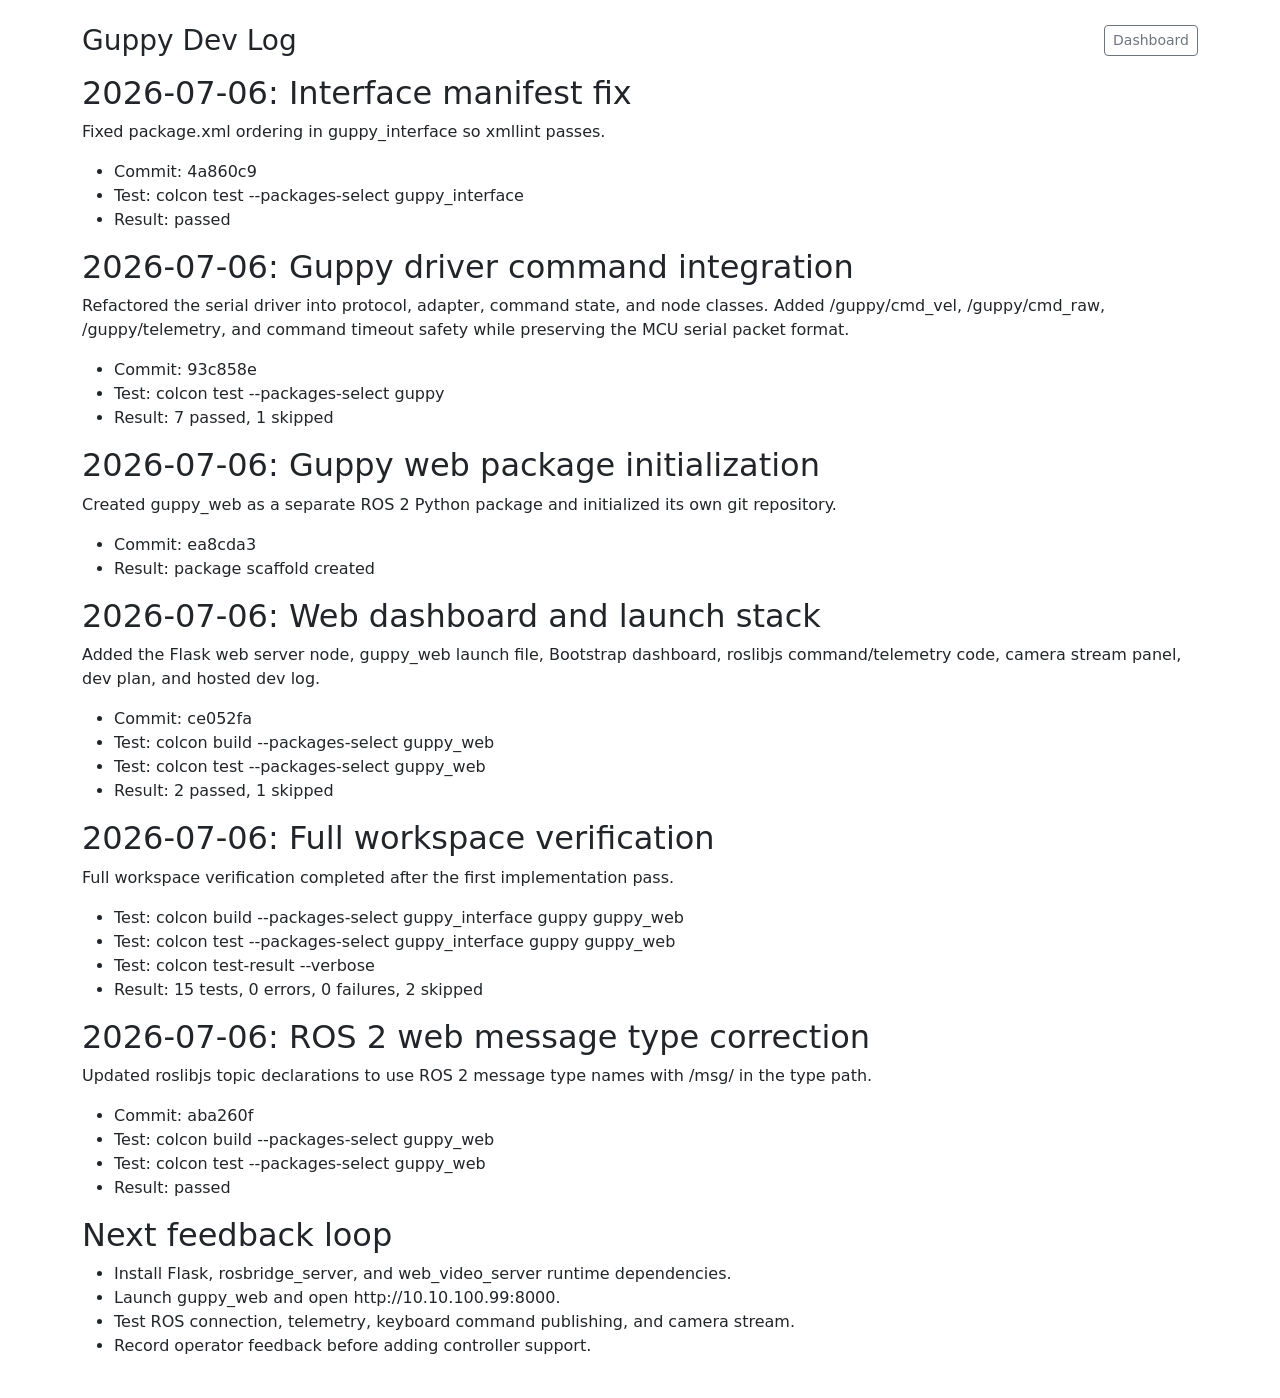
==== web/dev-log.html @ 57745cd8 "Record web client message type fix" ====
<!doctype html>
<html lang="en">
<head>
  <meta charset="utf-8">
  <meta name="viewport" content="width=device-width, initial-scale=1">
  <title>Guppy Dev Log</title>
  <link href="https://cdn.jsdelivr.net/npm/bootstrap@5.3.3/dist/css/bootstrap.min.css" rel="stylesheet">
  <link href="/css/app.css" rel="stylesheet">
</head>
<body>
  <main class="container py-4">
    <div class="d-flex justify-content-between align-items-center mb-3">
      <h1 class="h3 mb-0">Guppy Dev Log</h1>
      <a class="btn btn-outline-secondary btn-sm" href="/">Dashboard</a>
    </div>

    <section class="panel mb-3">
      <h2>2026-07-06: Interface manifest fix</h2>
      <p>
        Fixed package.xml ordering in guppy_interface so xmllint passes.
      </p>
      <ul>
        <li>Commit: 4a860c9</li>
        <li>Test: colcon test --packages-select guppy_interface</li>
        <li>Result: passed</li>
      </ul>
    </section>

    <section class="panel mb-3">
      <h2>2026-07-06: Guppy driver command integration</h2>
      <p>
        Refactored the serial driver into protocol, adapter, command state,
        and node classes. Added /guppy/cmd_vel, /guppy/cmd_raw, /guppy/telemetry,
        and command timeout safety while preserving the MCU serial packet format.
      </p>
      <ul>
        <li>Commit: 93c858e</li>
        <li>Test: colcon test --packages-select guppy</li>
        <li>Result: 7 passed, 1 skipped</li>
      </ul>
    </section>

    <section class="panel mb-3">
      <h2>2026-07-06: Guppy web package initialization</h2>
      <p>
        Created guppy_web as a separate ROS 2 Python package and initialized
        its own git repository.
      </p>
      <ul>
        <li>Commit: ea8cda3</li>
        <li>Result: package scaffold created</li>
      </ul>
    </section>

    <section class="panel mb-3">
      <h2>2026-07-06: Web dashboard and launch stack</h2>
      <p>
        Added the Flask web server node, guppy_web launch file, Bootstrap
        dashboard, roslibjs command/telemetry code, camera stream panel,
        dev plan, and hosted dev log.
      </p>
      <ul>
        <li>Commit: ce052fa</li>
        <li>Test: colcon build --packages-select guppy_web</li>
        <li>Test: colcon test --packages-select guppy_web</li>
        <li>Result: 2 passed, 1 skipped</li>
      </ul>
    </section>

    <section class="panel mb-3">
      <h2>2026-07-06: Full workspace verification</h2>
      <p>
        Full workspace verification completed after the first implementation pass.
      </p>
      <ul>
        <li>Test: colcon build --packages-select guppy_interface guppy guppy_web</li>
        <li>Test: colcon test --packages-select guppy_interface guppy guppy_web</li>
        <li>Test: colcon test-result --verbose</li>
        <li>Result: 15 tests, 0 errors, 0 failures, 2 skipped</li>
      </ul>
    </section>

    <section class="panel mb-3">
      <h2>2026-07-06: ROS 2 web message type correction</h2>
      <p>
        Updated roslibjs topic declarations to use ROS 2 message type names
        with /msg/ in the type path.
      </p>
      <ul>
        <li>Commit: aba260f</li>
        <li>Test: colcon build --packages-select guppy_web</li>
        <li>Test: colcon test --packages-select guppy_web</li>
        <li>Result: passed</li>
      </ul>
    </section>

    <section class="panel mb-3">
      <h2>Next feedback loop</h2>
      <ul>
        <li>Install Flask, rosbridge_server, and web_video_server runtime dependencies.</li>
        <li>Launch guppy_web and open http://10.10.100.99:8000.</li>
        <li>Test ROS connection, telemetry, keyboard command publishing, and camera stream.</li>
        <li>Record operator feedback before adding controller support.</li>
      </ul>
    </section>
  </main>
</body>
</html>
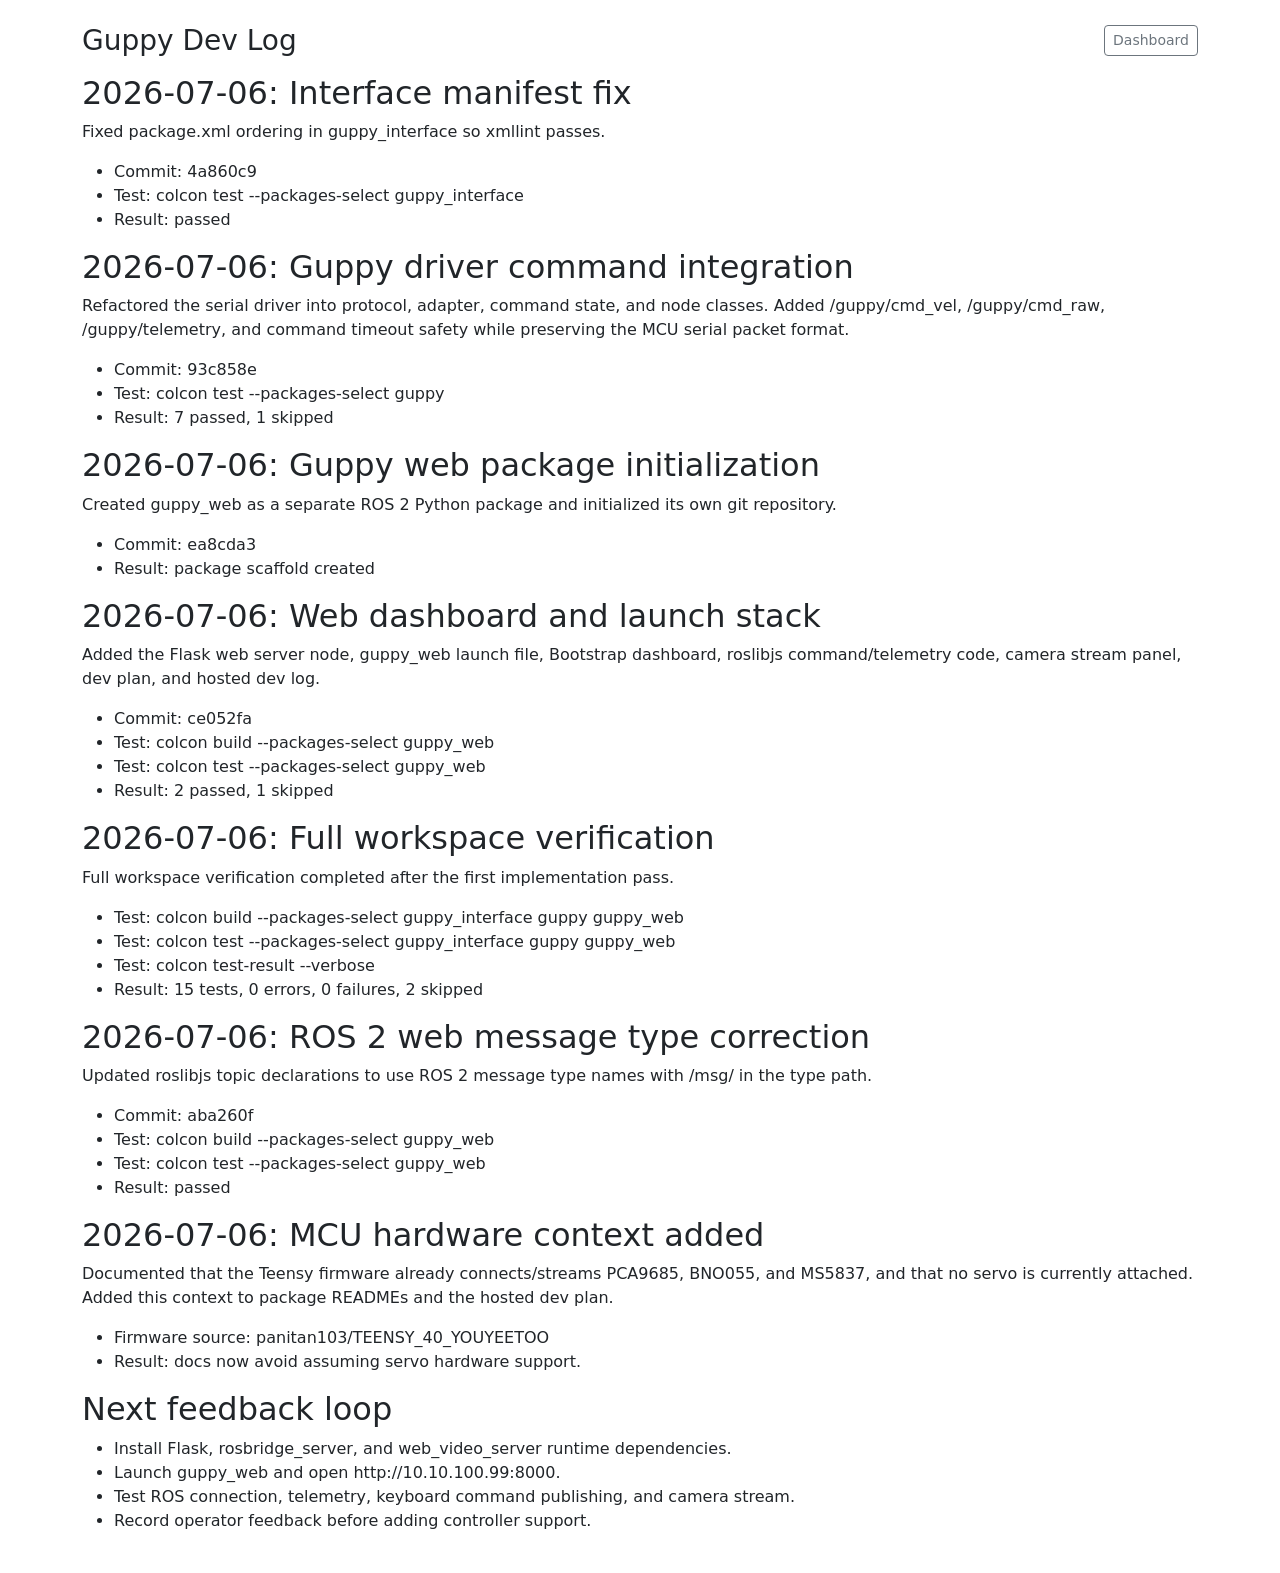
==== commit 0e4dabde: "Document web package and MCU context" ====
--- a/web/dev-log.html
+++ b/web/dev-log.html
@@ -95,6 +95,19 @@
     </section>
 
     <section class="panel mb-3">
+      <h2>2026-07-06: MCU hardware context added</h2>
+      <p>
+        Documented that the Teensy firmware already connects/streams PCA9685,
+        BNO055, and MS5837, and that no servo is currently attached. Added this
+        context to package READMEs and the hosted dev plan.
+      </p>
+      <ul>
+        <li>Firmware source: panitan103/TEENSY_40_YOUYEETOO</li>
+        <li>Result: docs now avoid assuming servo hardware support.</li>
+      </ul>
+    </section>
+
+    <section class="panel mb-3">
       <h2>Next feedback loop</h2>
       <ul>
         <li>Install Flask, rosbridge_server, and web_video_server runtime dependencies.</li>
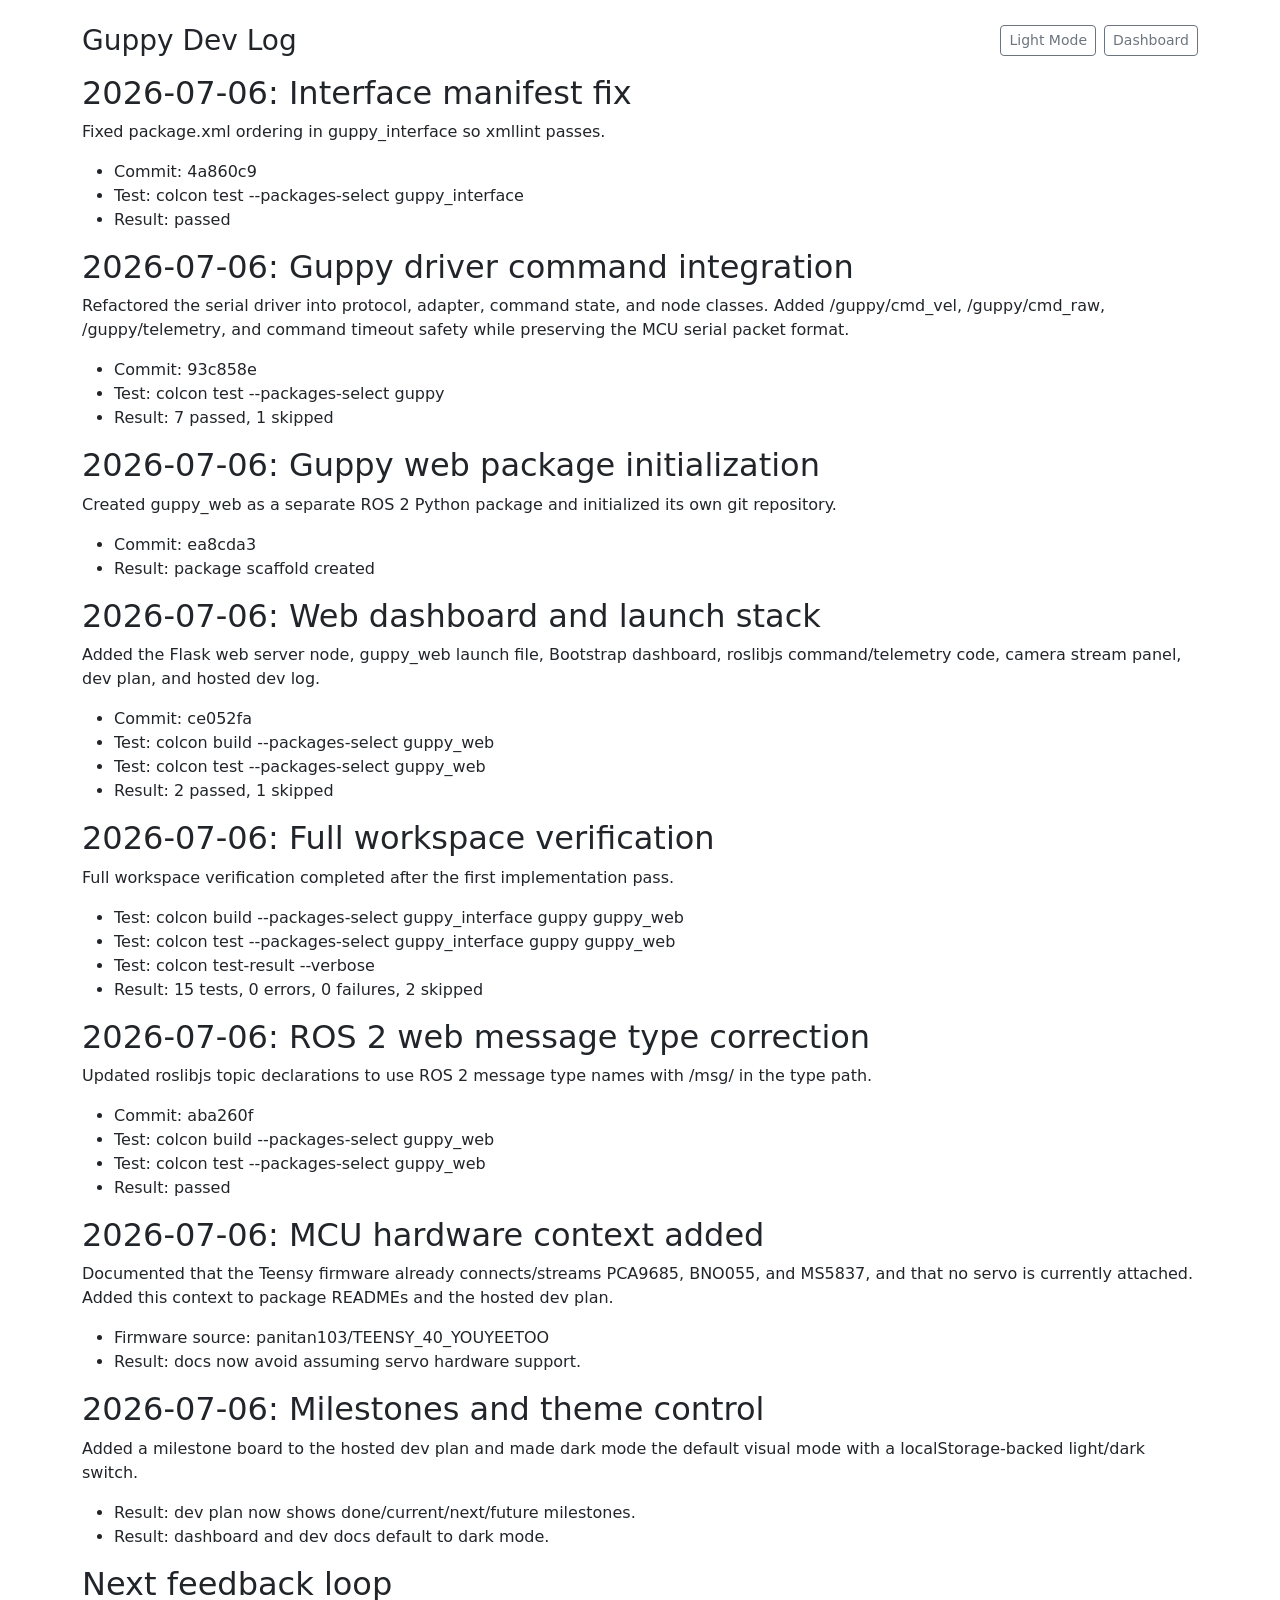
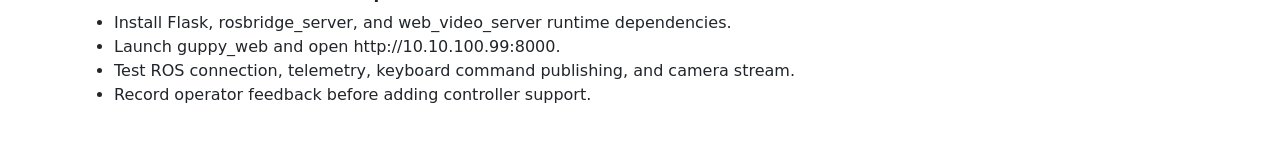
==== commit 58dea9cc: "Add milestones and default dark theme" ====
--- a/web/dev-log.html
+++ b/web/dev-log.html
@@ -11,7 +11,10 @@
   <main class="container py-4">
     <div class="d-flex justify-content-between align-items-center mb-3">
       <h1 class="h3 mb-0">Guppy Dev Log</h1>
-      <a class="btn btn-outline-secondary btn-sm" href="/">Dashboard</a>
+      <div class="d-flex gap-2">
+        <button id="theme-toggle" class="btn btn-outline-secondary btn-sm" type="button">Light Mode</button>
+        <a class="btn btn-outline-secondary btn-sm" href="/">Dashboard</a>
+      </div>
     </div>
 
     <section class="panel mb-3">
@@ -108,6 +111,18 @@
     </section>
 
     <section class="panel mb-3">
+      <h2>2026-07-06: Milestones and theme control</h2>
+      <p>
+        Added a milestone board to the hosted dev plan and made dark mode the
+        default visual mode with a localStorage-backed light/dark switch.
+      </p>
+      <ul>
+        <li>Result: dev plan now shows done/current/next/future milestones.</li>
+        <li>Result: dashboard and dev docs default to dark mode.</li>
+      </ul>
+    </section>
+
+    <section class="panel mb-3">
       <h2>Next feedback loop</h2>
       <ul>
         <li>Install Flask, rosbridge_server, and web_video_server runtime dependencies.</li>
@@ -117,5 +132,6 @@
       </ul>
     </section>
   </main>
+  <script src="/js/theme.js"></script>
 </body>
 </html>
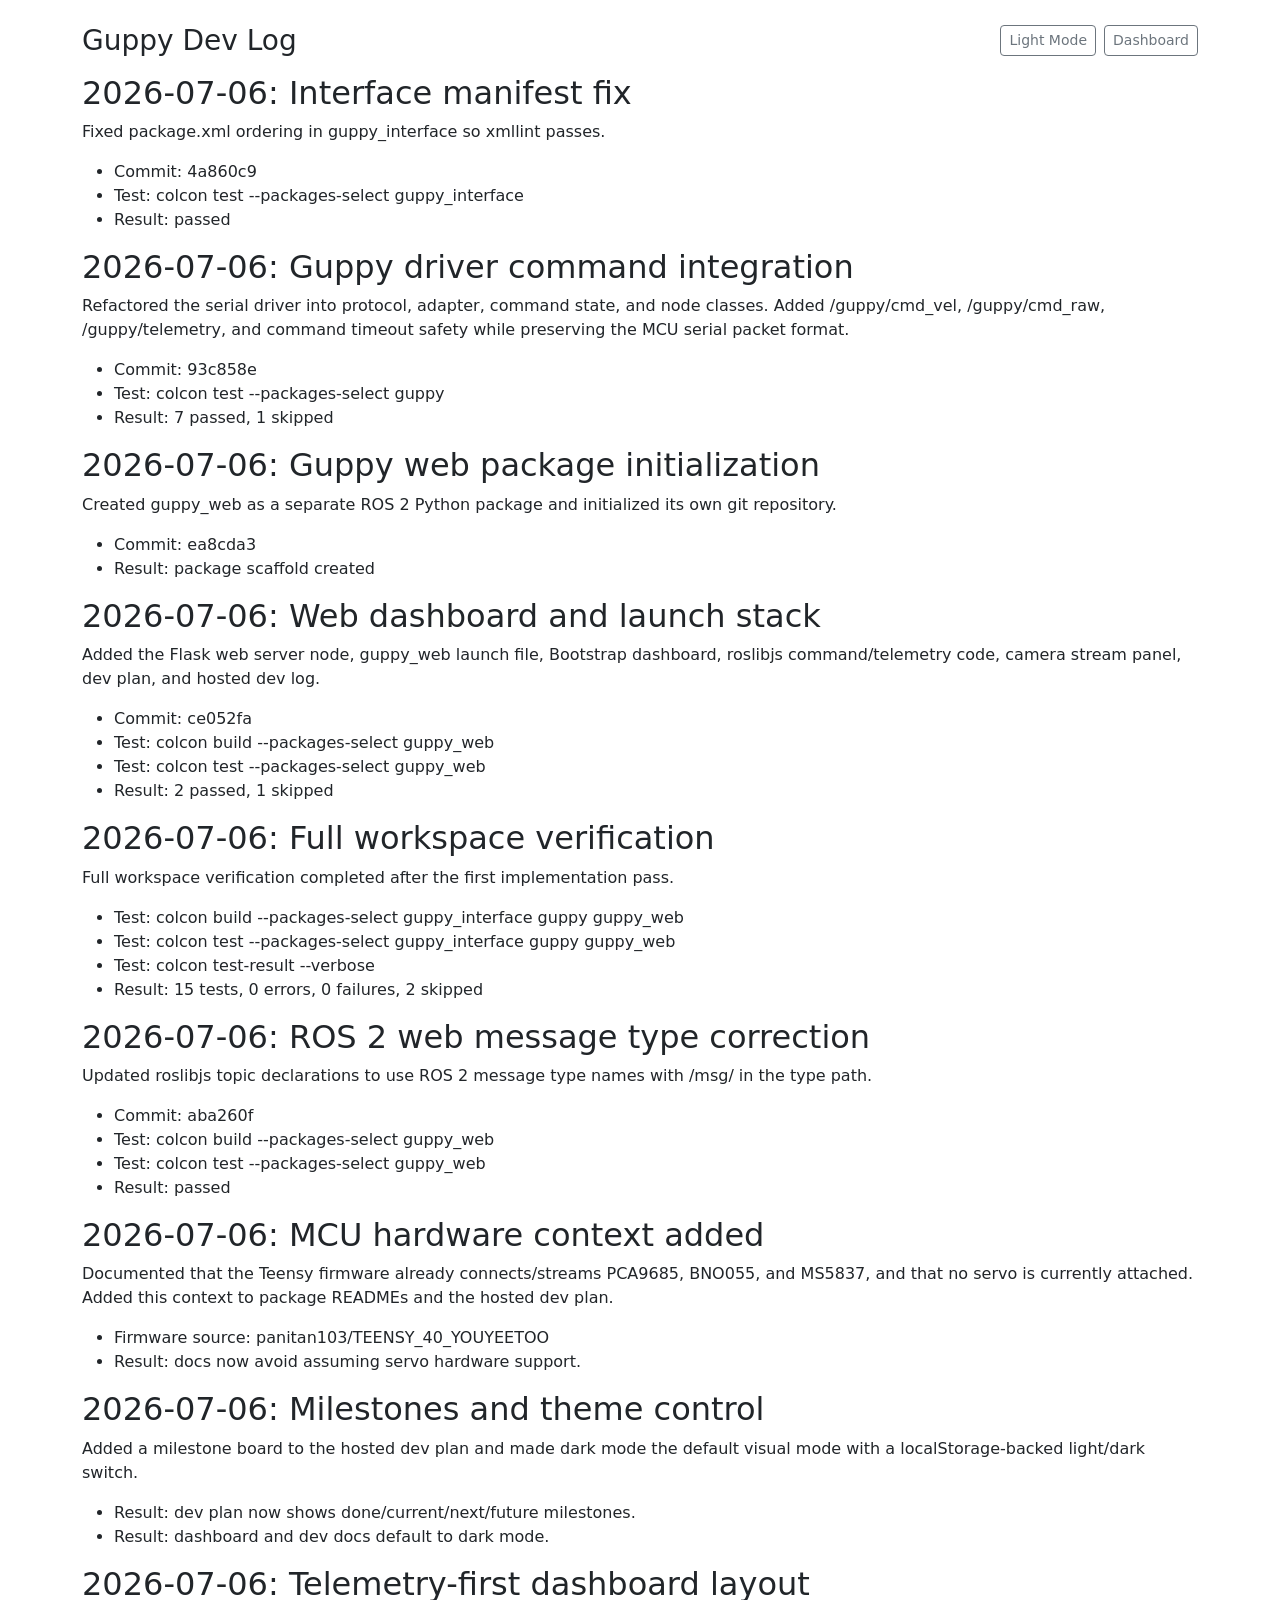
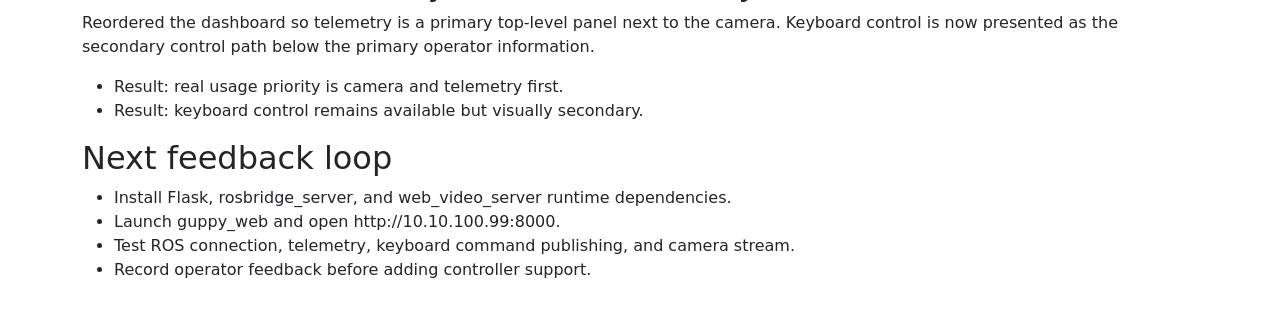
==== commit b727f805: "Prioritize telemetry in dashboard layout" ====
--- a/web/dev-log.html
+++ b/web/dev-log.html
@@ -123,6 +123,19 @@
     </section>
 
     <section class="panel mb-3">
+      <h2>2026-07-06: Telemetry-first dashboard layout</h2>
+      <p>
+        Reordered the dashboard so telemetry is a primary top-level panel next
+        to the camera. Keyboard control is now presented as the secondary
+        control path below the primary operator information.
+      </p>
+      <ul>
+        <li>Result: real usage priority is camera and telemetry first.</li>
+        <li>Result: keyboard control remains available but visually secondary.</li>
+      </ul>
+    </section>
+
+    <section class="panel mb-3">
       <h2>Next feedback loop</h2>
       <ul>
         <li>Install Flask, rosbridge_server, and web_video_server runtime dependencies.</li>
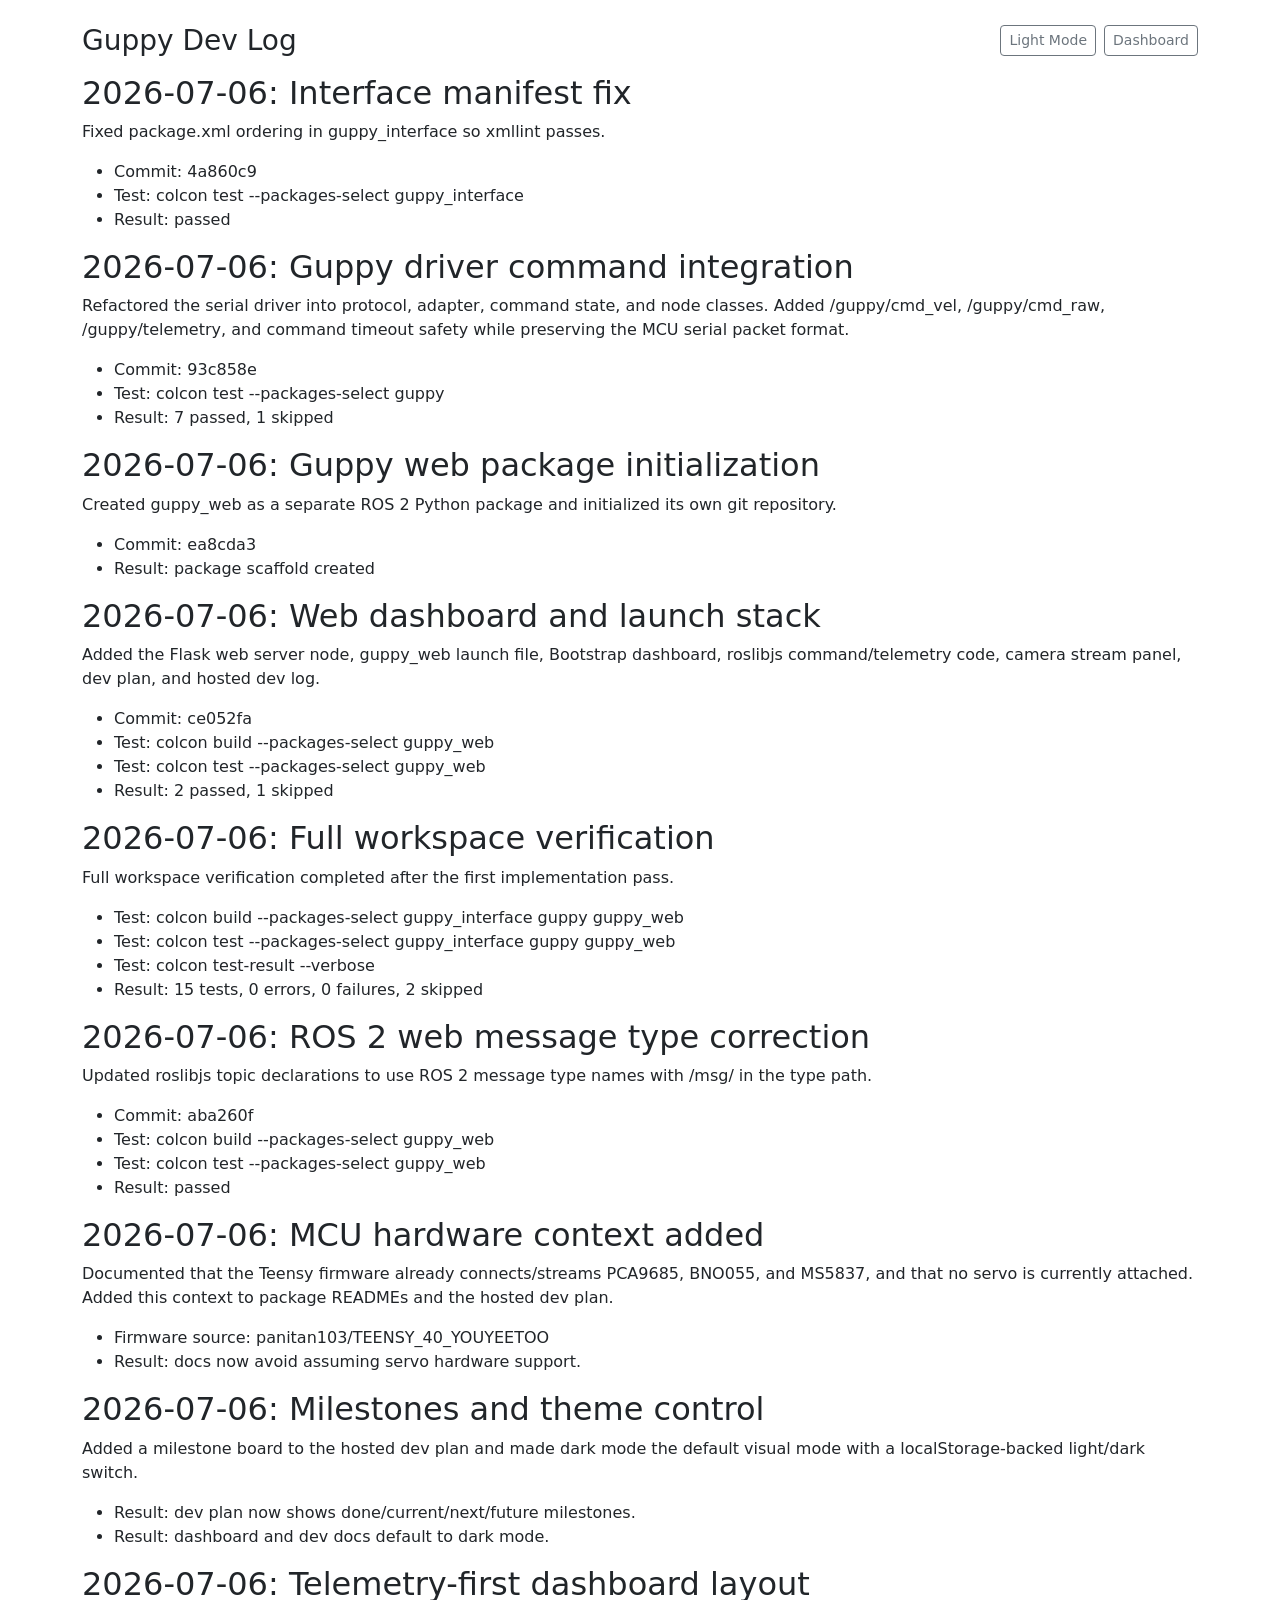
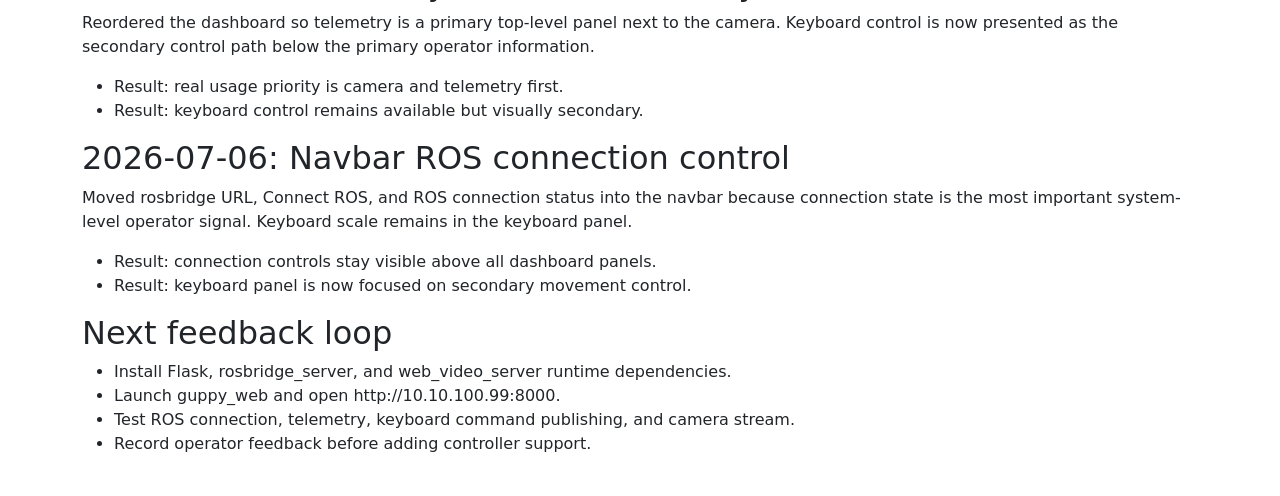
==== commit fd1aff68: "Move ROS connection controls to navbar" ====
--- a/web/dev-log.html
+++ b/web/dev-log.html
@@ -136,6 +136,19 @@
     </section>
 
     <section class="panel mb-3">
+      <h2>2026-07-06: Navbar ROS connection control</h2>
+      <p>
+        Moved rosbridge URL, Connect ROS, and ROS connection status into the
+        navbar because connection state is the most important system-level
+        operator signal. Keyboard scale remains in the keyboard panel.
+      </p>
+      <ul>
+        <li>Result: connection controls stay visible above all dashboard panels.</li>
+        <li>Result: keyboard panel is now focused on secondary movement control.</li>
+      </ul>
+    </section>
+
+    <section class="panel mb-3">
       <h2>Next feedback loop</h2>
       <ul>
         <li>Install Flask, rosbridge_server, and web_video_server runtime dependencies.</li>
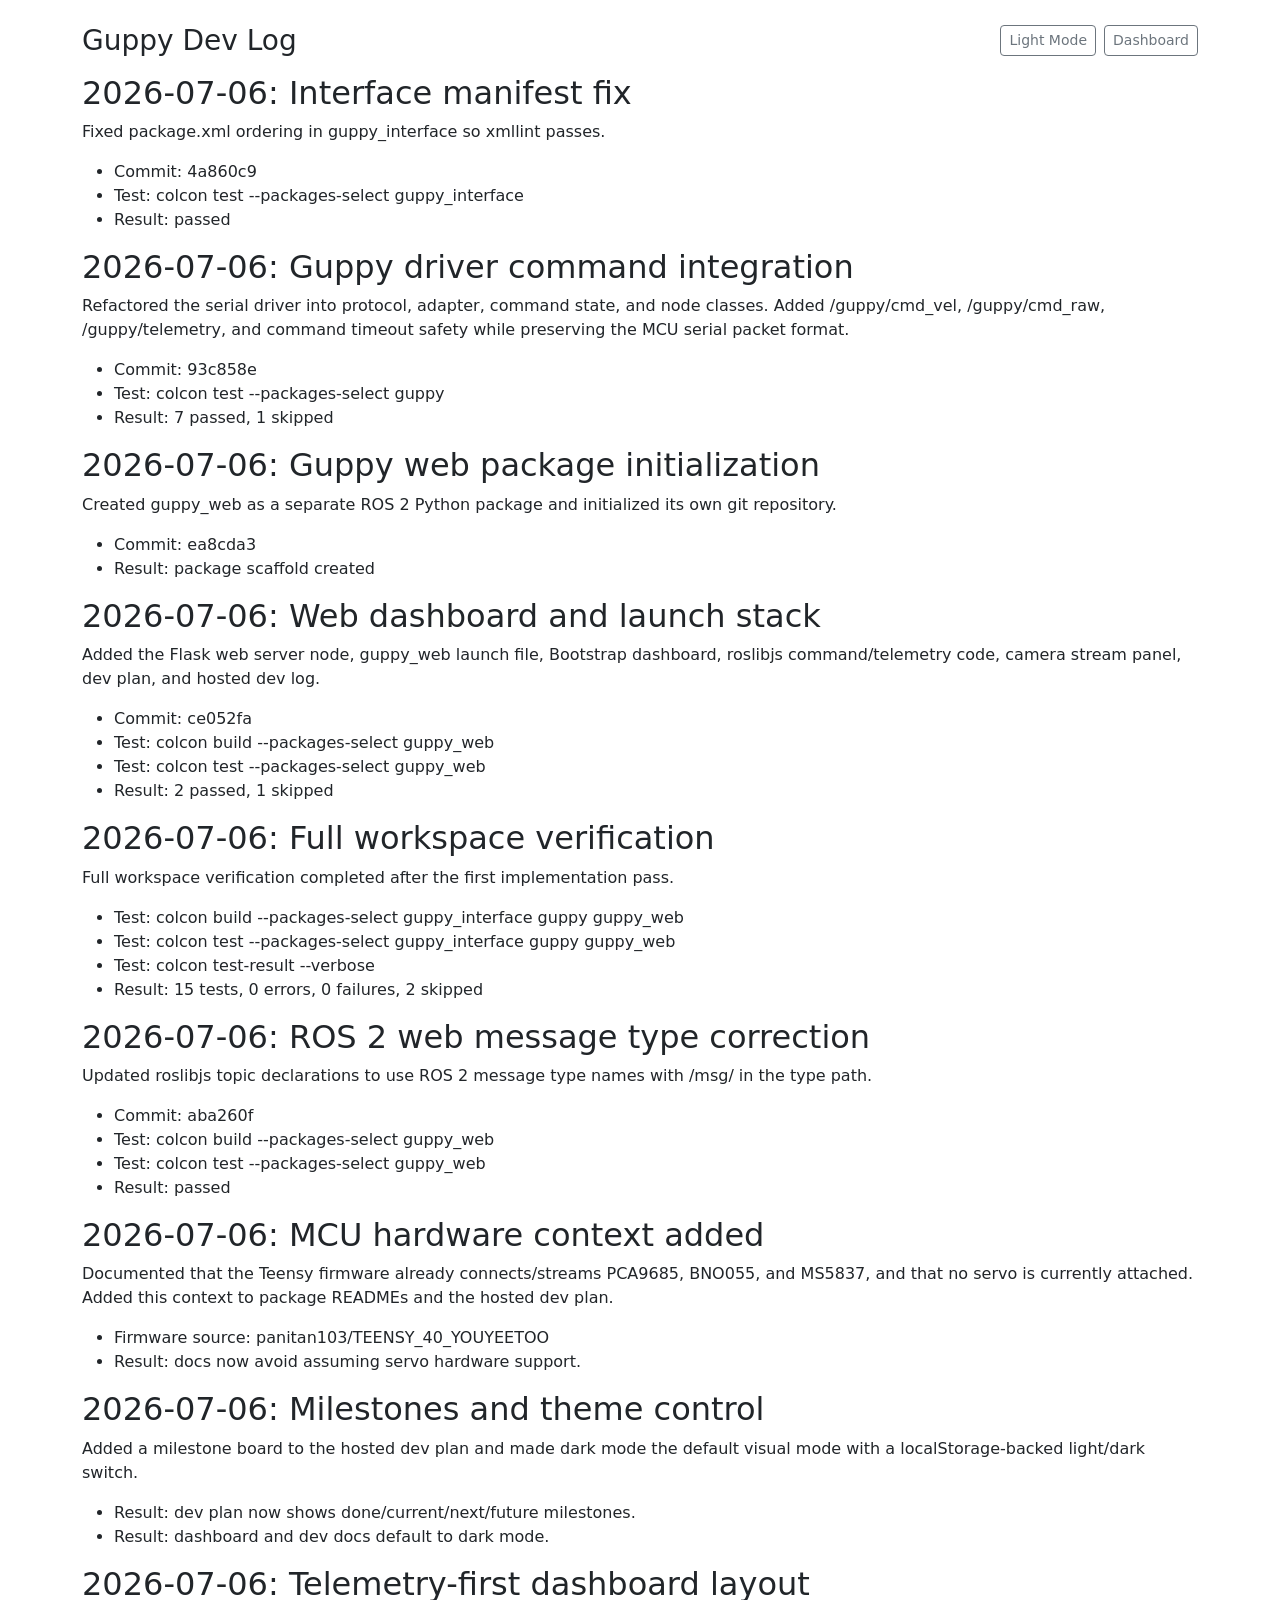
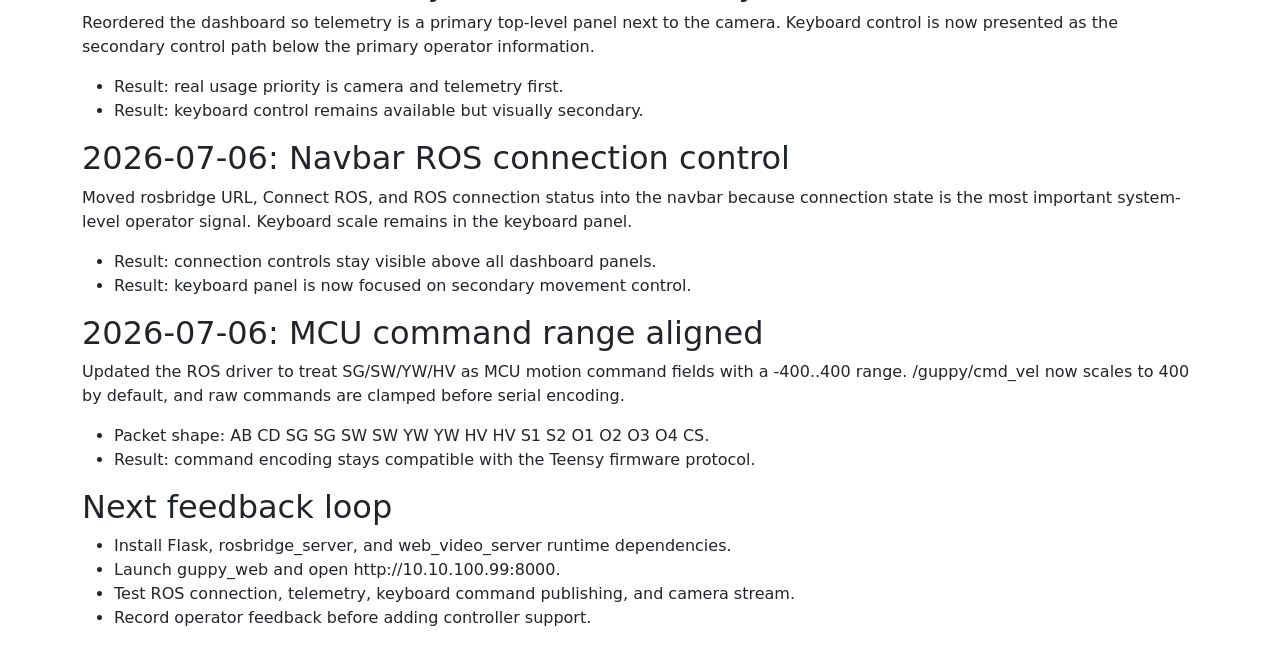
==== commit 42da49ed: "Document MCU motion command range" ====
--- a/web/dev-log.html
+++ b/web/dev-log.html
@@ -149,6 +149,19 @@
     </section>
 
     <section class="panel mb-3">
+      <h2>2026-07-06: MCU command range aligned</h2>
+      <p>
+        Updated the ROS driver to treat SG/SW/YW/HV as MCU motion command
+        fields with a -400..400 range. /guppy/cmd_vel now scales to 400 by
+        default, and raw commands are clamped before serial encoding.
+      </p>
+      <ul>
+        <li>Packet shape: AB CD SG SG SW SW YW YW HV HV S1 S2 O1 O2 O3 O4 CS.</li>
+        <li>Result: command encoding stays compatible with the Teensy firmware protocol.</li>
+      </ul>
+    </section>
+
+    <section class="panel mb-3">
       <h2>Next feedback loop</h2>
       <ul>
         <li>Install Flask, rosbridge_server, and web_video_server runtime dependencies.</li>
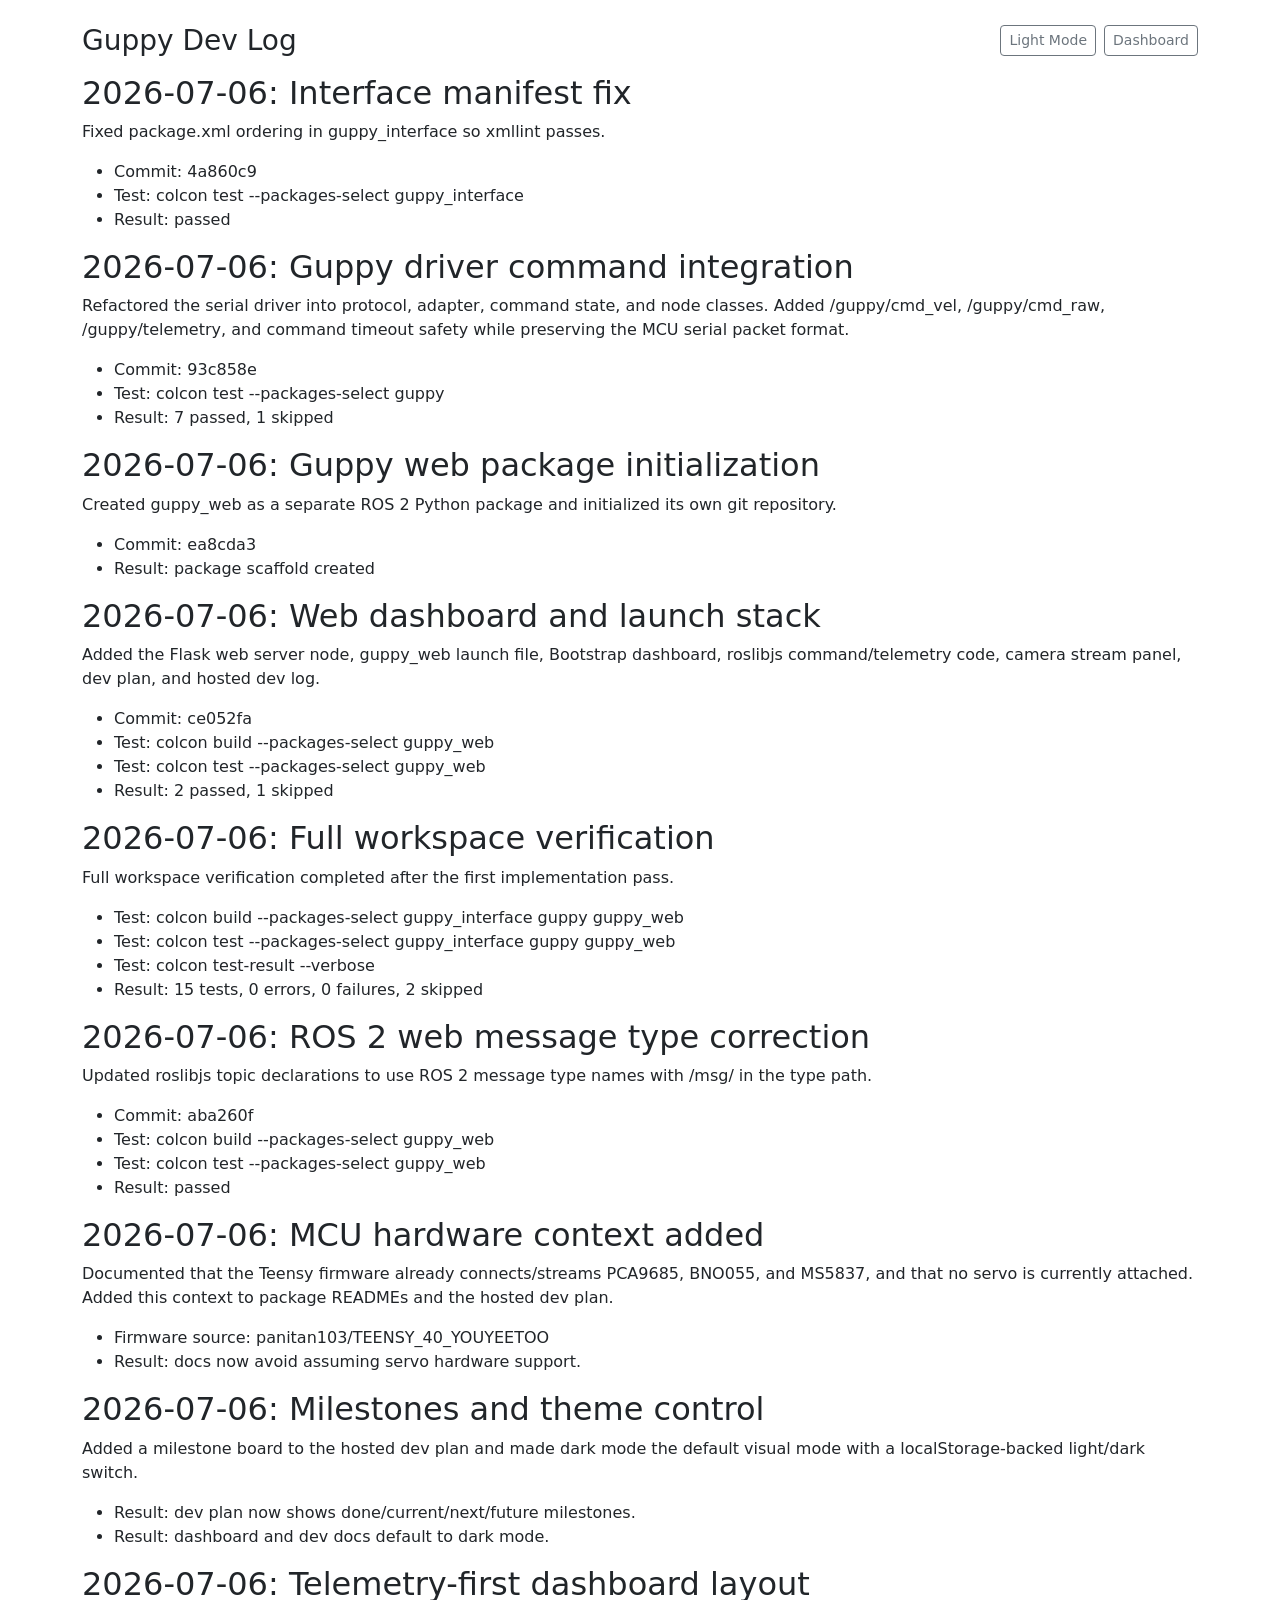
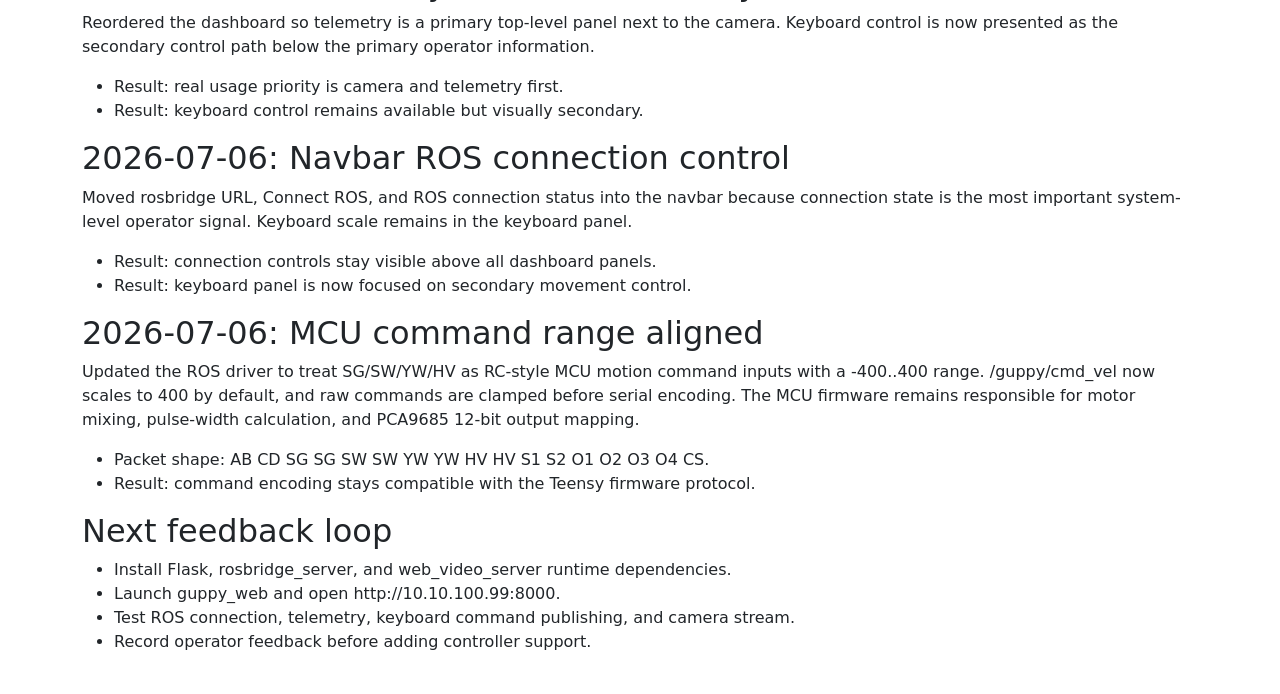
==== commit d188b3f8: "Clarify MCU owns PWM conversion" ====
--- a/web/dev-log.html
+++ b/web/dev-log.html
@@ -151,9 +151,11 @@
     <section class="panel mb-3">
       <h2>2026-07-06: MCU command range aligned</h2>
       <p>
-        Updated the ROS driver to treat SG/SW/YW/HV as MCU motion command
-        fields with a -400..400 range. /guppy/cmd_vel now scales to 400 by
-        default, and raw commands are clamped before serial encoding.
+        Updated the ROS driver to treat SG/SW/YW/HV as RC-style MCU motion
+        command inputs with a -400..400 range. /guppy/cmd_vel now scales to
+        400 by default, and raw commands are clamped before serial encoding.
+        The MCU firmware remains responsible for motor mixing, pulse-width
+        calculation, and PCA9685 12-bit output mapping.
       </p>
       <ul>
         <li>Packet shape: AB CD SG SG SW SW YW YW HV HV S1 S2 O1 O2 O3 O4 CS.</li>
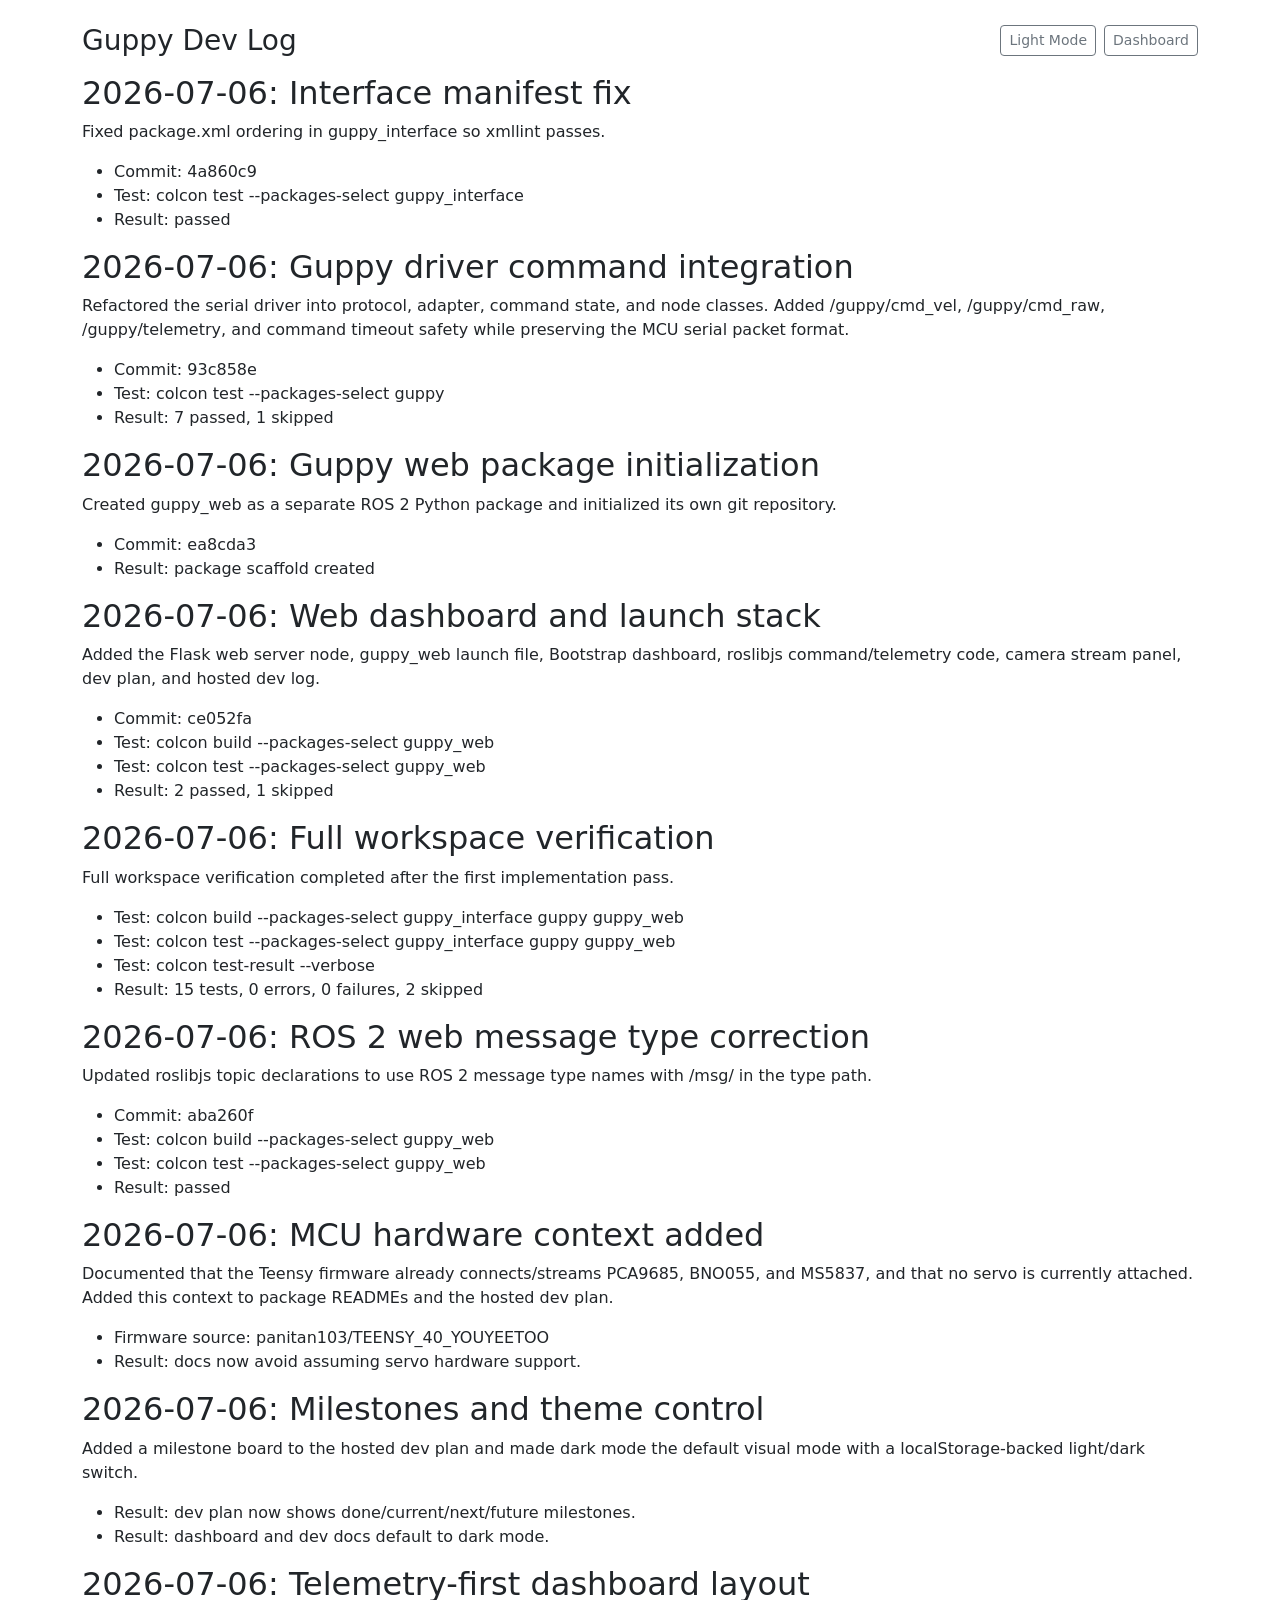
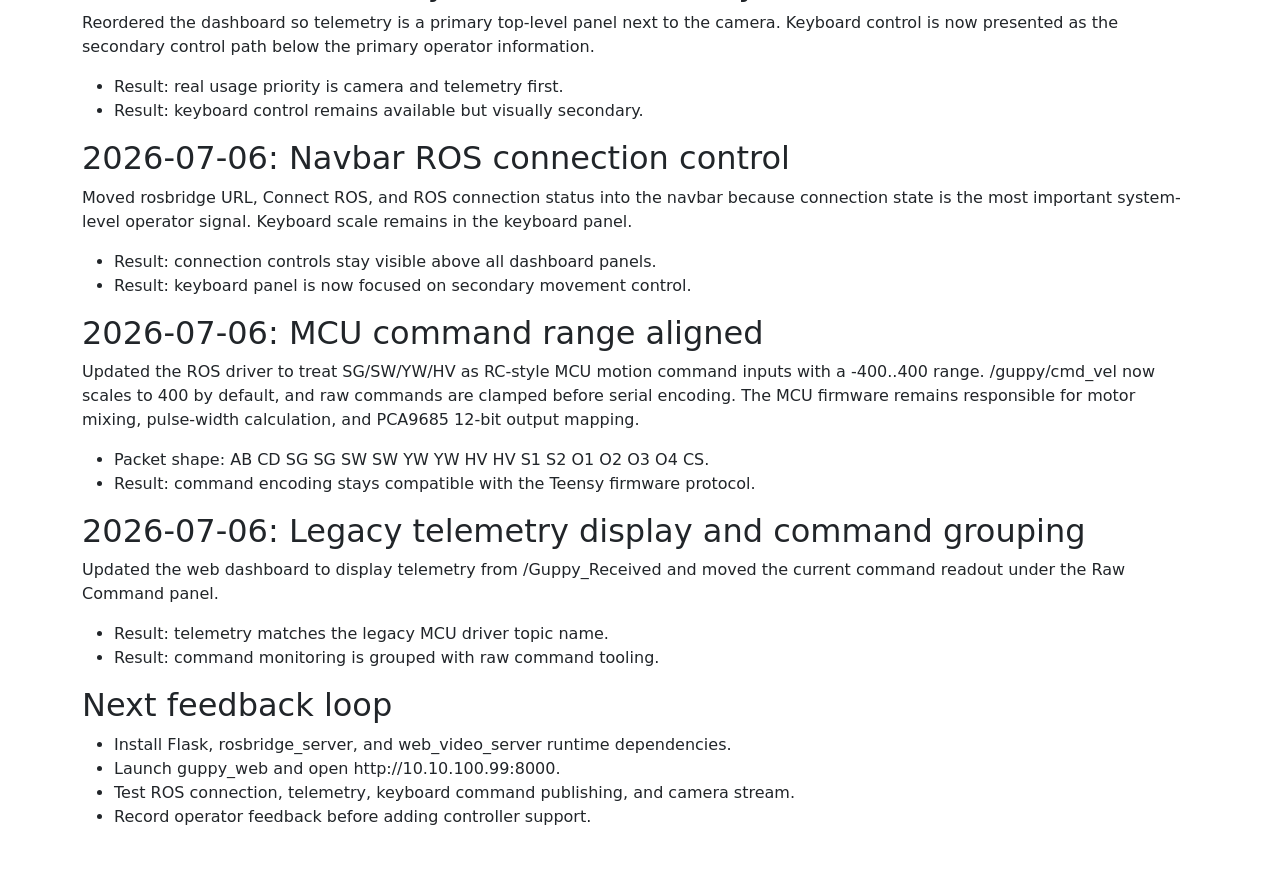
==== commit f3d7c13e: "Use legacy telemetry topic in dashboard" ====
--- a/web/dev-log.html
+++ b/web/dev-log.html
@@ -164,6 +164,18 @@
     </section>
 
     <section class="panel mb-3">
+      <h2>2026-07-06: Legacy telemetry display and command grouping</h2>
+      <p>
+        Updated the web dashboard to display telemetry from /Guppy_Received and
+        moved the current command readout under the Raw Command panel.
+      </p>
+      <ul>
+        <li>Result: telemetry matches the legacy MCU driver topic name.</li>
+        <li>Result: command monitoring is grouped with raw command tooling.</li>
+      </ul>
+    </section>
+
+    <section class="panel mb-3">
       <h2>Next feedback loop</h2>
       <ul>
         <li>Install Flask, rosbridge_server, and web_video_server runtime dependencies.</li>
